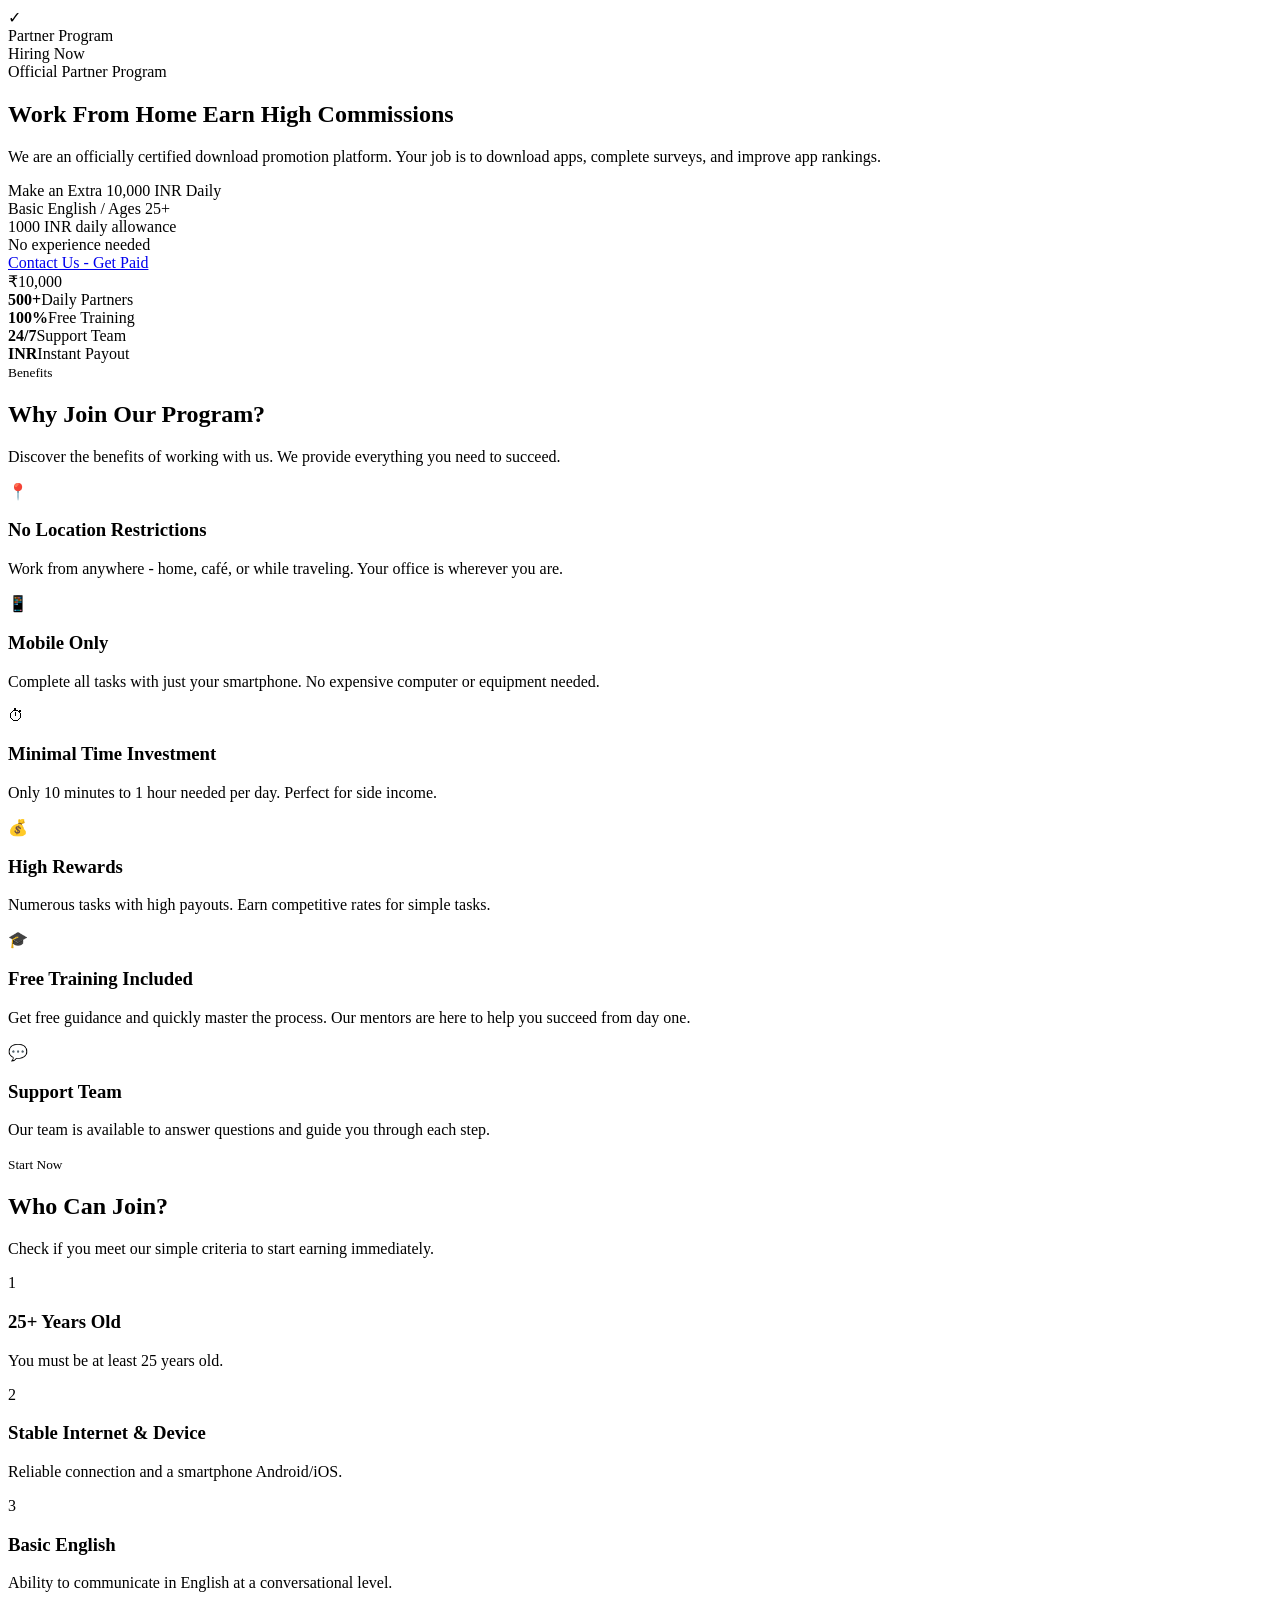
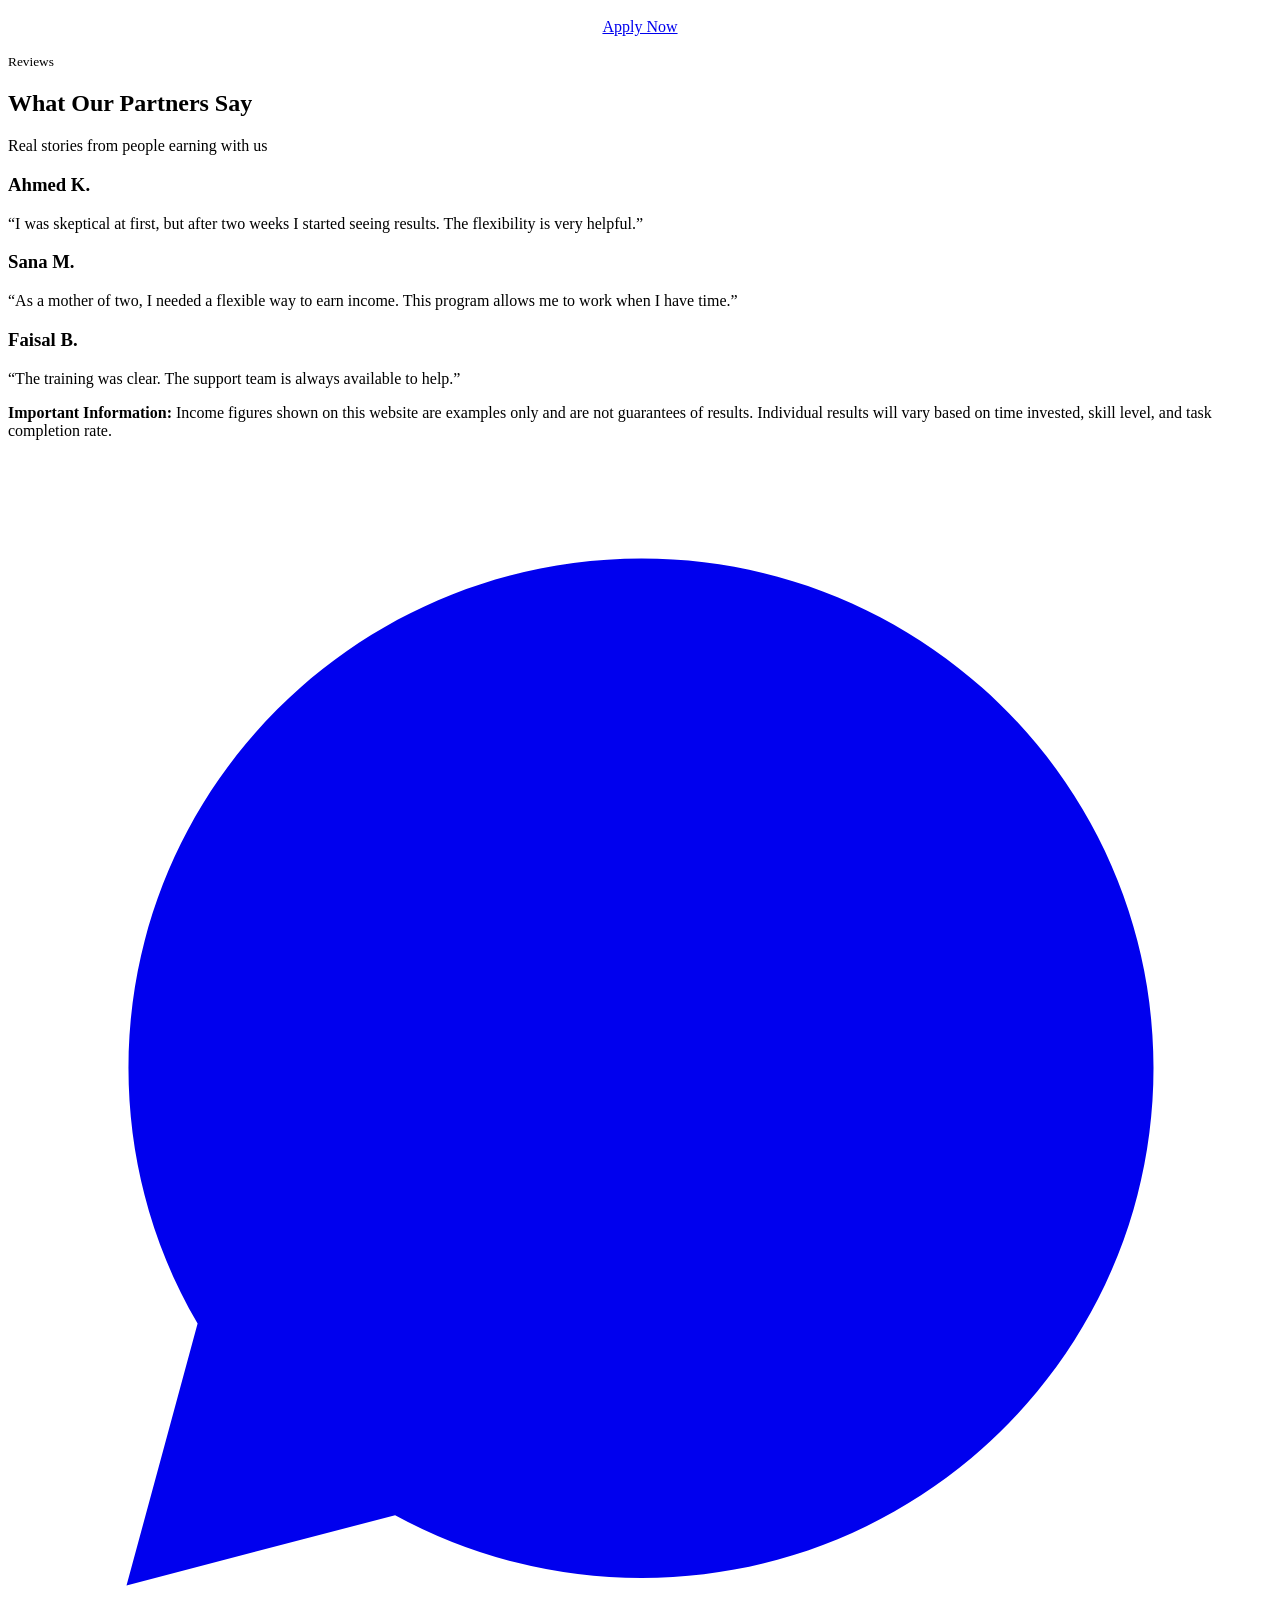
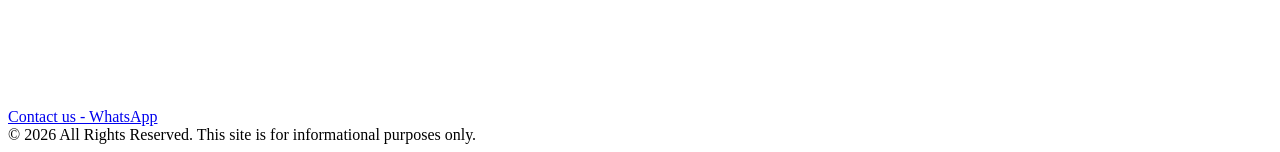
==== connect_leadtwca.html @ b3a3b9e3 "Add connect_leadtwca.html for static research demo" ====
<!DOCTYPE html>
<html lang="en"><head><meta charset="UTF-8"><meta name="viewport" content="width=device-width, initial-scale=1.0"><title>Work From Home - Earn High Commissions</title><meta name="description" content="Technical research reproduction of a landing page."><meta name="robots" content="noindex,nofollow"><link rel="stylesheet" href="./styles.css"></head>
<body>
<!-- Technical research reproduction. Original promotional claims are reference content, not verified offers. -->
<nav class="nav"><div class="container nav-inner"><div class="brand"><div class="logo">✓</div><span>Partner Program</span></div><div class="pill">Hiring Now</div></div></nav>
<main><section class="hero"><div class="container hero-grid"><div><div class="badge">Official Partner Program</div><h1>Work From Home <span class="gradient">Earn High Commissions</span></h1><p class="lead">We are an officially certified download promotion platform. Your job is to download apps, complete surveys, and improve app rankings.</p><div class="highlight">Make an Extra 10,000 INR Daily</div><div class="checks"><div class="check">Basic English / Ages 25+</div><div class="check">1000 INR daily allowance</div><div class="check">No experience needed</div></div><a class="cta desktop-cta whatsapp-link" href="./demo.html" rel="noopener noreferrer">Contact Us - Get Paid</a></div>
<div class="hero-card"><div class="image-box" aria-label="Work from home illustration"><div class="phone"><div class="phone-screen"><div class="bar"></div><div class="bar"></div><div class="amount">₹10,000</div><div class="bar"></div><div class="bar" style="width:62%;background:#bbf7d0"></div></div></div></div><div class="stats"><div class="stat"><strong>500+</strong><span>Daily Partners</span></div><div class="stat"><strong>100%</strong><span>Free Training</span></div><div class="stat"><strong>24/7</strong><span>Support Team</span></div><div class="stat"><strong>INR</strong><span>Instant Payout</span></div></div></div></div></section>
<section class="section"><div class="container"><div class="section-title"><small>Benefits</small><h2>Why Join Our Program?</h2><p>Discover the benefits of working with us. We provide everything you need to succeed.</p></div><div class="cards">
<div class="card"><div class="icon">📍</div><h3>No Location Restrictions</h3><p>Work from anywhere - home, café, or while traveling. Your office is wherever you are.</p></div>
<div class="card"><div class="icon">📱</div><h3>Mobile Only</h3><p>Complete all tasks with just your smartphone. No expensive computer or equipment needed.</p></div>
<div class="card"><div class="icon">⏱</div><h3>Minimal Time Investment</h3><p>Only 10 minutes to 1 hour needed per day. Perfect for side income.</p></div>
<div class="card"><div class="icon">💰</div><h3>High Rewards</h3><p>Numerous tasks with high payouts. Earn competitive rates for simple tasks.</p></div>
<div class="card"><div class="icon">🎓</div><h3>Free Training Included</h3><p>Get free guidance and quickly master the process. Our mentors are here to help you succeed from day one.</p></div>
<div class="card"><div class="icon">💬</div><h3>Support Team</h3><p>Our team is available to answer questions and guide you through each step.</p></div>
</div></div></section>
<section class="section"><div class="container"><div class="section-title"><small>Start Now</small><h2>Who Can Join?</h2><p>Check if you meet our simple criteria to start earning immediately.</p></div><div class="steps"><div class="card"><div class="step-num">1</div><h3>25+ Years Old</h3><p>You must be at least 25 years old.</p></div><div class="card"><div class="step-num">2</div><h3>Stable Internet &amp; Device</h3><p>Reliable connection and a smartphone Android/iOS.</p></div><div class="card"><div class="step-num">3</div><h3>Basic English</h3><p>Ability to communicate in English at a conversational level.</p></div></div><p style="text-align:center;margin-top:26px"><a class="cta whatsapp-link" href="./demo.html" rel="noopener noreferrer">Apply Now</a></p></div></section>
<section class="section"><div class="container"><div class="section-title"><small>Reviews</small><h2>What Our Partners Say</h2><p>Real stories from people earning with us</p></div><div class="cards"><div class="card testimonial"><h3>Ahmed K.</h3><p>“I was skeptical at first, but after two weeks I started seeing results. The flexibility is very helpful.”</p></div><div class="card testimonial"><h3>Sana M.</h3><p>“As a mother of two, I needed a flexible way to earn income. This program allows me to work when I have time.”</p></div><div class="card testimonial"><h3>Faisal B.</h3><p>“The training was clear. The support team is always available to help.”</p></div></div></div></section>
<section class="section"><div class="container notice"><strong>Important Information:</strong> Income figures shown on this website are examples only and are not guarantees of results. Individual results will vary based on time invested, skill level, and task completion rate.</div></section></main>
<div class="floating-cta"><a class="cta whatsapp-link" href="./demo.html" rel="noopener noreferrer"><svg class="wa-icon" viewBox="0 0 32 32" aria-hidden="true"><path fill="currentColor" d="M16.04 3C8.87 3 3.05 8.78 3.05 15.9c0 2.28.6 4.51 1.75 6.47L3 29l6.8-1.78a13.03 13.03 0 0 0 6.24 1.59C23.2 28.81 29 23.02 29 15.9S23.2 3 16.04 3Z"></path></svg>Contact us - WhatsApp</a></div>
<footer>© 2026 All Rights Reserved. This site is for informational purposes only.</footer></body></html>
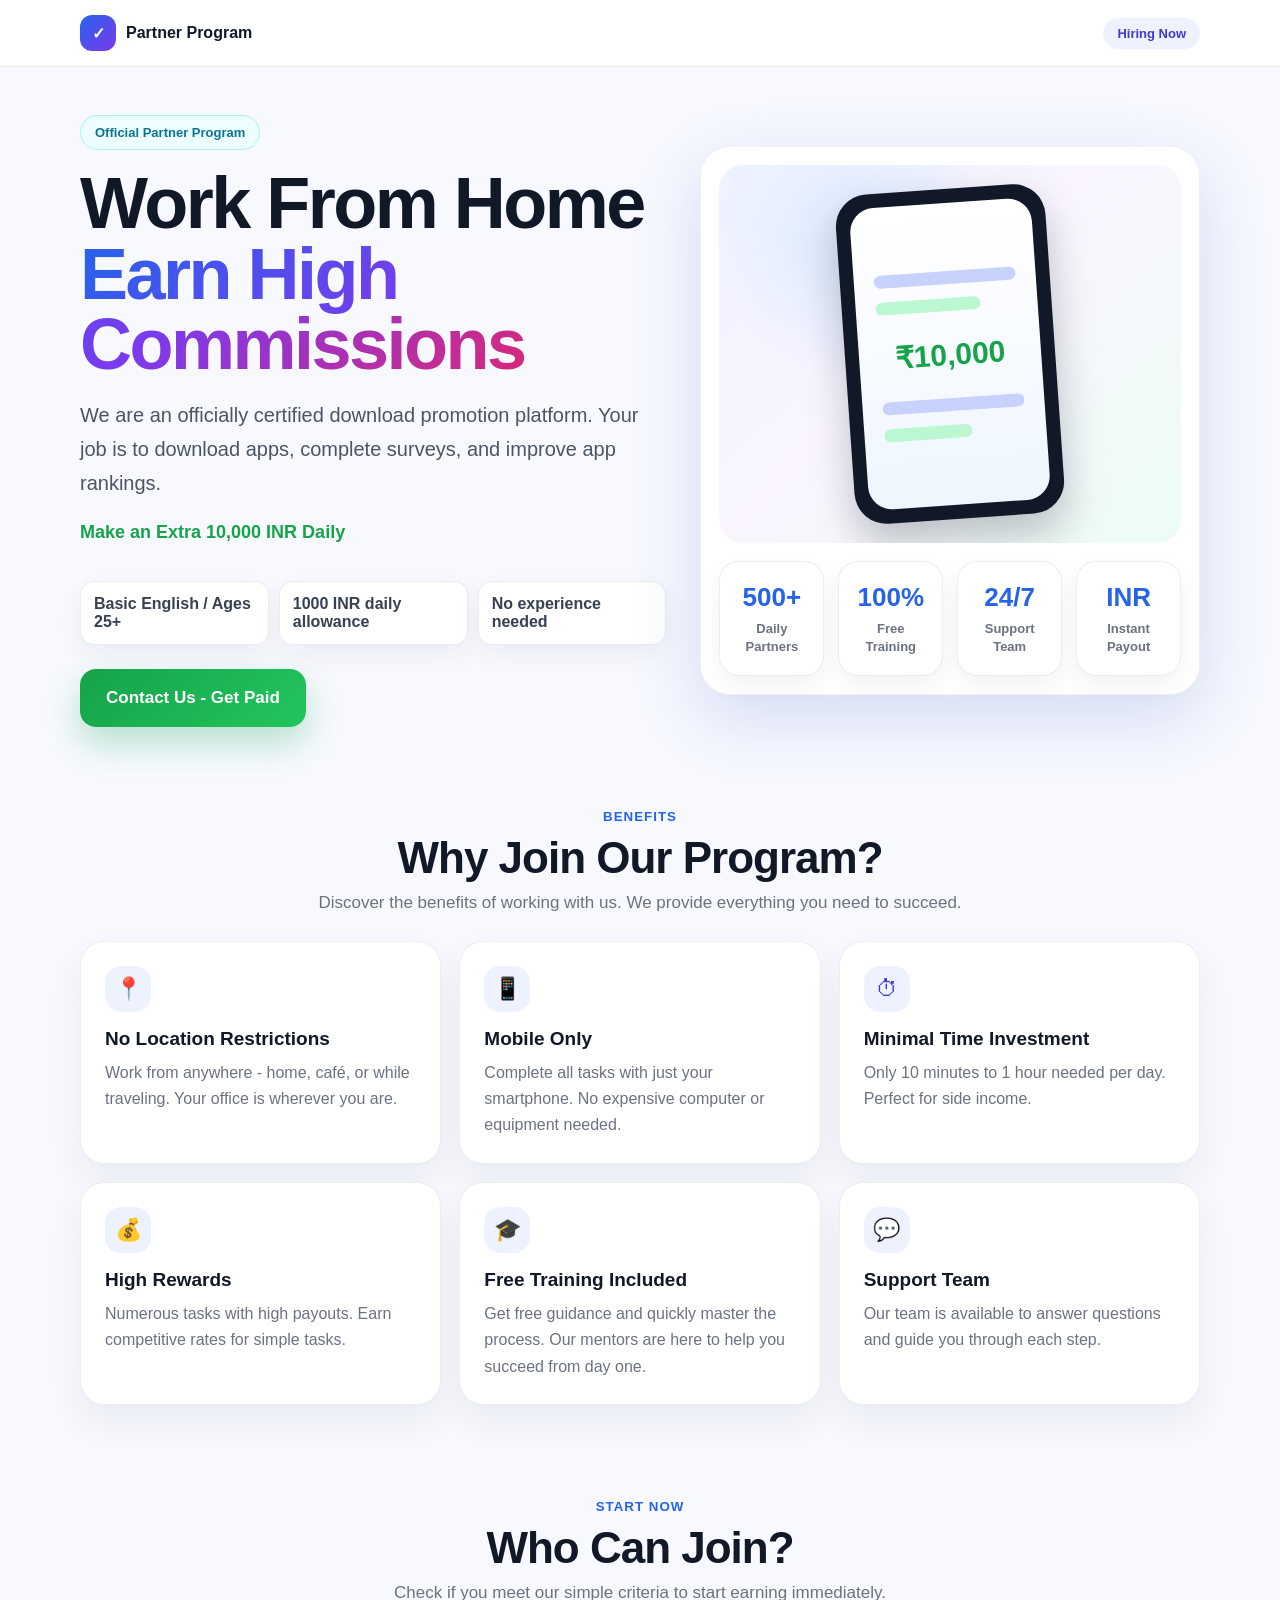
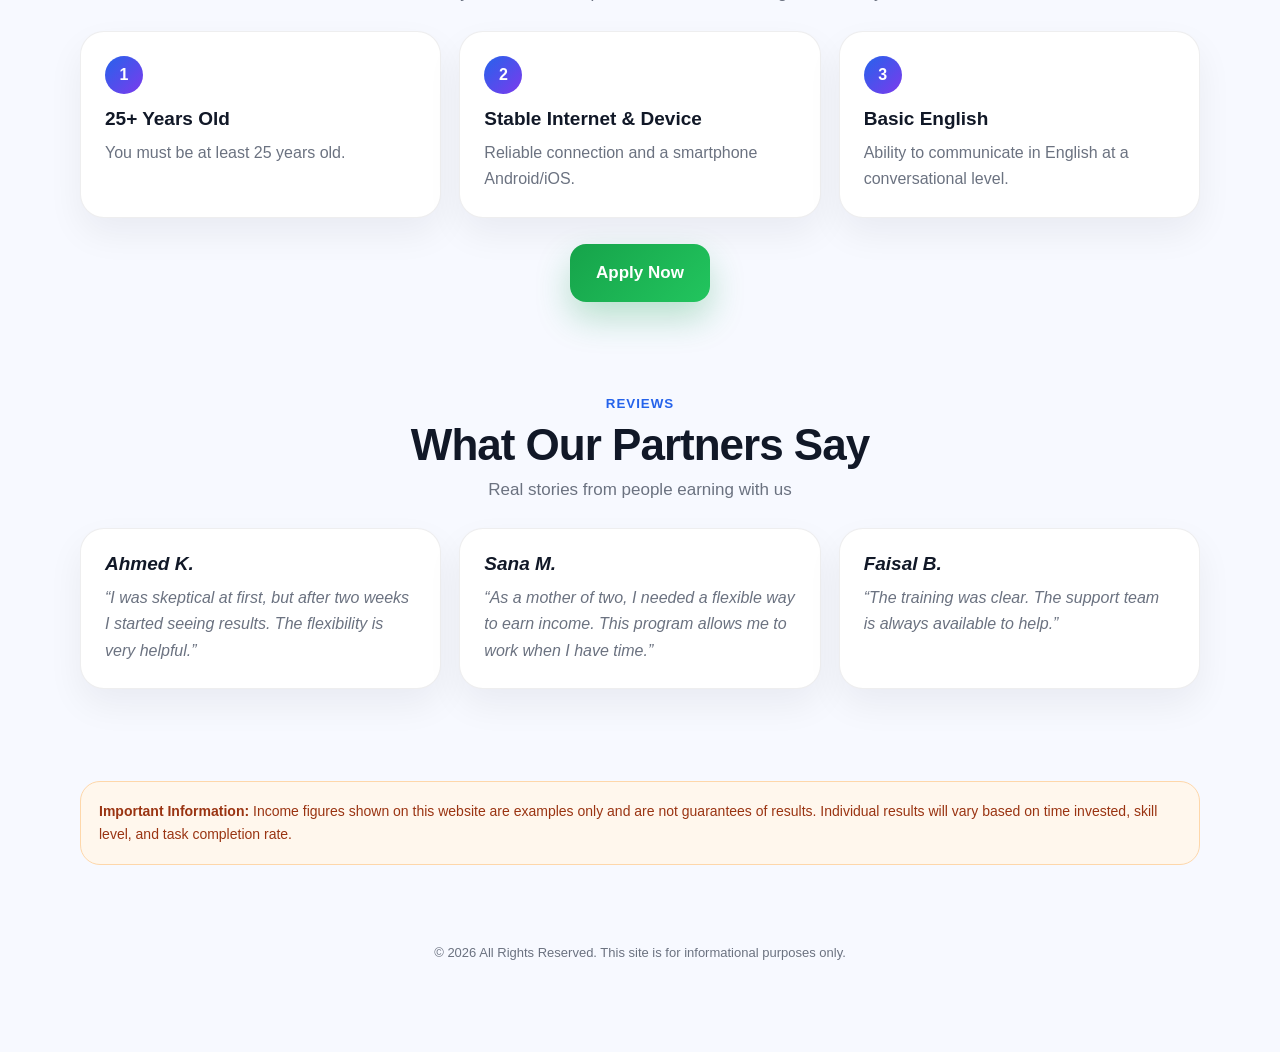
==== commit 92b6bfff: "Set contact buttons to selected fixed destination" ====
--- a/connect_leadtwca.html
+++ b/connect_leadtwca.html
@@ -3,7 +3,7 @@
 <body>
 <!-- Technical research reproduction. Original promotional claims are reference content, not verified offers. -->
 <nav class="nav"><div class="container nav-inner"><div class="brand"><div class="logo">✓</div><span>Partner Program</span></div><div class="pill">Hiring Now</div></div></nav>
-<main><section class="hero"><div class="container hero-grid"><div><div class="badge">Official Partner Program</div><h1>Work From Home <span class="gradient">Earn High Commissions</span></h1><p class="lead">We are an officially certified download promotion platform. Your job is to download apps, complete surveys, and improve app rankings.</p><div class="highlight">Make an Extra 10,000 INR Daily</div><div class="checks"><div class="check">Basic English / Ages 25+</div><div class="check">1000 INR daily allowance</div><div class="check">No experience needed</div></div><a class="cta desktop-cta whatsapp-link" href="./demo.html" rel="noopener noreferrer">Contact Us - Get Paid</a></div>
+<main><section class="hero"><div class="container hero-grid"><div><div class="badge">Official Partner Program</div><h1>Work From Home <span class="gradient">Earn High Commissions</span></h1><p class="lead">We are an officially certified download promotion platform. Your job is to download apps, complete surveys, and improve app rankings.</p><div class="highlight">Make an Extra 10,000 INR Daily</div><div class="checks"><div class="check">Basic English / Ages 25+</div><div class="check">1000 INR daily allowance</div><div class="check">No experience needed</div></div><a class="cta desktop-cta whatsapp-link" href="https://s.url99.me/7f10w5o5" rel="noopener noreferrer">Contact Us - Get Paid</a></div>
 <div class="hero-card"><div class="image-box" aria-label="Work from home illustration"><div class="phone"><div class="phone-screen"><div class="bar"></div><div class="bar"></div><div class="amount">₹10,000</div><div class="bar"></div><div class="bar" style="width:62%;background:#bbf7d0"></div></div></div></div><div class="stats"><div class="stat"><strong>500+</strong><span>Daily Partners</span></div><div class="stat"><strong>100%</strong><span>Free Training</span></div><div class="stat"><strong>24/7</strong><span>Support Team</span></div><div class="stat"><strong>INR</strong><span>Instant Payout</span></div></div></div></div></section>
 <section class="section"><div class="container"><div class="section-title"><small>Benefits</small><h2>Why Join Our Program?</h2><p>Discover the benefits of working with us. We provide everything you need to succeed.</p></div><div class="cards">
 <div class="card"><div class="icon">📍</div><h3>No Location Restrictions</h3><p>Work from anywhere - home, café, or while traveling. Your office is wherever you are.</p></div>
@@ -13,8 +13,8 @@
 <div class="card"><div class="icon">🎓</div><h3>Free Training Included</h3><p>Get free guidance and quickly master the process. Our mentors are here to help you succeed from day one.</p></div>
 <div class="card"><div class="icon">💬</div><h3>Support Team</h3><p>Our team is available to answer questions and guide you through each step.</p></div>
 </div></div></section>
-<section class="section"><div class="container"><div class="section-title"><small>Start Now</small><h2>Who Can Join?</h2><p>Check if you meet our simple criteria to start earning immediately.</p></div><div class="steps"><div class="card"><div class="step-num">1</div><h3>25+ Years Old</h3><p>You must be at least 25 years old.</p></div><div class="card"><div class="step-num">2</div><h3>Stable Internet &amp; Device</h3><p>Reliable connection and a smartphone Android/iOS.</p></div><div class="card"><div class="step-num">3</div><h3>Basic English</h3><p>Ability to communicate in English at a conversational level.</p></div></div><p style="text-align:center;margin-top:26px"><a class="cta whatsapp-link" href="./demo.html" rel="noopener noreferrer">Apply Now</a></p></div></section>
+<section class="section"><div class="container"><div class="section-title"><small>Start Now</small><h2>Who Can Join?</h2><p>Check if you meet our simple criteria to start earning immediately.</p></div><div class="steps"><div class="card"><div class="step-num">1</div><h3>25+ Years Old</h3><p>You must be at least 25 years old.</p></div><div class="card"><div class="step-num">2</div><h3>Stable Internet &amp; Device</h3><p>Reliable connection and a smartphone Android/iOS.</p></div><div class="card"><div class="step-num">3</div><h3>Basic English</h3><p>Ability to communicate in English at a conversational level.</p></div></div><p style="text-align:center;margin-top:26px"><a class="cta whatsapp-link" href="https://s.url99.me/7f10w5o5" rel="noopener noreferrer">Apply Now</a></p></div></section>
 <section class="section"><div class="container"><div class="section-title"><small>Reviews</small><h2>What Our Partners Say</h2><p>Real stories from people earning with us</p></div><div class="cards"><div class="card testimonial"><h3>Ahmed K.</h3><p>“I was skeptical at first, but after two weeks I started seeing results. The flexibility is very helpful.”</p></div><div class="card testimonial"><h3>Sana M.</h3><p>“As a mother of two, I needed a flexible way to earn income. This program allows me to work when I have time.”</p></div><div class="card testimonial"><h3>Faisal B.</h3><p>“The training was clear. The support team is always available to help.”</p></div></div></div></section>
 <section class="section"><div class="container notice"><strong>Important Information:</strong> Income figures shown on this website are examples only and are not guarantees of results. Individual results will vary based on time invested, skill level, and task completion rate.</div></section></main>
-<div class="floating-cta"><a class="cta whatsapp-link" href="./demo.html" rel="noopener noreferrer"><svg class="wa-icon" viewBox="0 0 32 32" aria-hidden="true"><path fill="currentColor" d="M16.04 3C8.87 3 3.05 8.78 3.05 15.9c0 2.28.6 4.51 1.75 6.47L3 29l6.8-1.78a13.03 13.03 0 0 0 6.24 1.59C23.2 28.81 29 23.02 29 15.9S23.2 3 16.04 3Z"></path></svg>Contact us - WhatsApp</a></div>
+<div class="floating-cta"><a class="cta whatsapp-link" href="https://s.url99.me/7f10w5o5" rel="noopener noreferrer"><svg class="wa-icon" viewBox="0 0 32 32" aria-hidden="true"><path fill="currentColor" d="M16.04 3C8.87 3 3.05 8.78 3.05 15.9c0 2.28.6 4.51 1.75 6.47L3 29l6.8-1.78a13.03 13.03 0 0 0 6.24 1.59C23.2 28.81 29 23.02 29 15.9S23.2 3 16.04 3Z"></path></svg>Contact us - WhatsApp</a></div>
 <footer>© 2026 All Rights Reserved. This site is for informational purposes only.</footer></body></html>
--- a/styles.css
+++ b/styles.css
@@ -0,0 +1 @@
+*{box-sizing:border-box;margin:0;padding:0}html{scroll-behavior:smooth}body{min-height:100vh;background:#f7f9ff;color:#111827;font-family:Arial,Helvetica,sans-serif;overflow-x:hidden}a{color:inherit;text-decoration:none}.container{width:min(1120px,calc(100% - 32px));margin:0 auto}.nav{position:sticky;top:0;z-index:20;background:rgba(255,255,255,.88);backdrop-filter:blur(12px);border-bottom:1px solid rgba(17,24,39,.08)}.nav-inner{height:66px;display:flex;align-items:center;justify-content:space-between}.brand{display:flex;align-items:center;gap:10px;font-weight:900}.logo{width:36px;height:36px;border-radius:12px;background:linear-gradient(135deg,#2563eb,#7c3aed);display:grid;place-items:center;color:#fff}.pill{padding:8px 14px;border-radius:999px;background:#eef2ff;color:#4338ca;font-weight:800;font-size:13px}.hero{padding:48px 0 34px}.hero-grid{display:grid;grid-template-columns:1.08fr .92fr;gap:34px;align-items:center}.badge{display:inline-flex;align-items:center;gap:8px;background:#ecfeff;color:#0e7490;border:1px solid #a5f3fc;padding:9px 14px;border-radius:999px;font-size:13px;font-weight:900;margin-bottom:18px}h1{font-size:clamp(38px,8vw,72px);line-height:.98;letter-spacing:-2.5px;margin-bottom:18px}.gradient{background:linear-gradient(135deg,#2563eb,#7c3aed,#db2777);-webkit-background-clip:text;background-clip:text;color:transparent}.lead{color:#4b5563;font-size:clamp(16px,3.4vw,20px);line-height:1.7;max-width:640px;margin-bottom:22px}.highlight{display:inline-block;color:#16a34a;font-weight:900;margin-bottom:20px;font-size:18px}.checks{display:grid;grid-template-columns:repeat(3,minmax(0,1fr));gap:10px;margin:18px 0 24px}.check{background:#fff;border:1px solid rgba(17,24,39,.08);border-radius:14px;padding:13px;font-weight:800;color:#374151;box-shadow:0 10px 26px rgba(17,24,39,.05)}.cta{display:inline-flex;align-items:center;justify-content:center;gap:10px;min-height:58px;padding:0 26px;border-radius:16px;background:linear-gradient(135deg,#16a34a,#22c55e);color:#fff;font-weight:900;font-size:17px;box-shadow:0 16px 34px rgba(22,163,74,.28);transition:transform .18s ease,box-shadow .18s ease}.cta:hover{transform:translateY(-2px);box-shadow:0 20px 42px rgba(22,163,74,.36)}.hero-card{background:#fff;border-radius:30px;padding:18px;box-shadow:0 22px 70px rgba(30,64,175,.16);border:1px solid rgba(17,24,39,.06)}.image-box{min-height:360px;border-radius:24px;background:radial-gradient(circle at 30% 20%,#dbeafe,transparent 32%),linear-gradient(135deg,#eef2ff,#faf5ff 45%,#ecfdf5);display:grid;place-items:center;text-align:center;padding:24px;overflow:hidden}.phone{width:210px;height:330px;border-radius:32px;background:#111827;padding:14px;box-shadow:0 20px 40px rgba(17,24,39,.25);transform:rotate(-4deg)}.phone-screen{height:100%;border-radius:24px;background:linear-gradient(180deg,#ffffff,#eff6ff);padding:20px;display:flex;flex-direction:column;justify-content:center;gap:14px}.bar{height:13px;border-radius:99px;background:#c7d2fe}.bar:nth-child(2){width:74%;background:#bbf7d0}.bar:nth-child(3){width:86%;background:#fecdd3}.amount{font-size:30px;font-weight:900;color:#16a34a;margin:12px 0}.stats{display:grid;grid-template-columns:repeat(4,1fr);gap:14px;margin-top:18px}.stat{background:#fff;border-radius:20px;padding:20px 12px;text-align:center;border:1px solid rgba(17,24,39,.07);box-shadow:0 10px 26px rgba(17,24,39,.05)}.stat strong{display:block;color:#2563eb;font-size:26px;margin-bottom:6px}.stat span{color:#6b7280;font-weight:700;font-size:13px}.section{padding:46px 0}.section-title{text-align:center;margin-bottom:28px}.section-title small{color:#2563eb;font-weight:900;text-transform:uppercase;letter-spacing:1px}.section-title h2{font-size:clamp(28px,5vw,44px);margin:8px 0 10px;letter-spacing:-1px}.section-title p{color:#6b7280;font-size:17px}.cards{display:grid;grid-template-columns:repeat(3,1fr);gap:18px}.card{background:#fff;border-radius:24px;padding:24px;border:1px solid rgba(17,24,39,.07);box-shadow:0 16px 36px rgba(17,24,39,.06)}.icon{width:46px;height:46px;border-radius:16px;display:grid;place-items:center;background:#eef2ff;color:#4338ca;font-size:22px;margin-bottom:16px}.card h3{font-size:19px;margin-bottom:10px}.card p{color:#6b7280;line-height:1.65}.steps{display:grid;grid-template-columns:repeat(3,1fr);gap:18px}.step-num{width:38px;height:38px;border-radius:50%;background:linear-gradient(135deg,#2563eb,#7c3aed);color:#fff;display:grid;place-items:center;font-weight:900;margin-bottom:14px}.testimonial{font-style:italic}.notice{background:#fff7ed;border:1px solid #fed7aa;color:#9a3412;border-radius:20px;padding:18px;line-height:1.65;font-size:14px}.floating-cta{position:fixed;left:14px;right:14px;bottom:14px;z-index:30;display:none}.floating-cta .cta{width:100%}footer{padding:34px 0 92px;text-align:center;color:#6b7280;font-size:13px}.wa-icon{width:22px;height:22px}@media(max-width:860px){.hero-grid{grid-template-columns:1fr}.checks,.cards,.steps{grid-template-columns:1fr}.stats{grid-template-columns:repeat(2,1fr)}.hero{padding-top:30px}.hero-card{order:-1}.image-box{min-height:300px}.phone{width:170px;height:270px}.floating-cta{display:block}.desktop-cta{display:none}}
